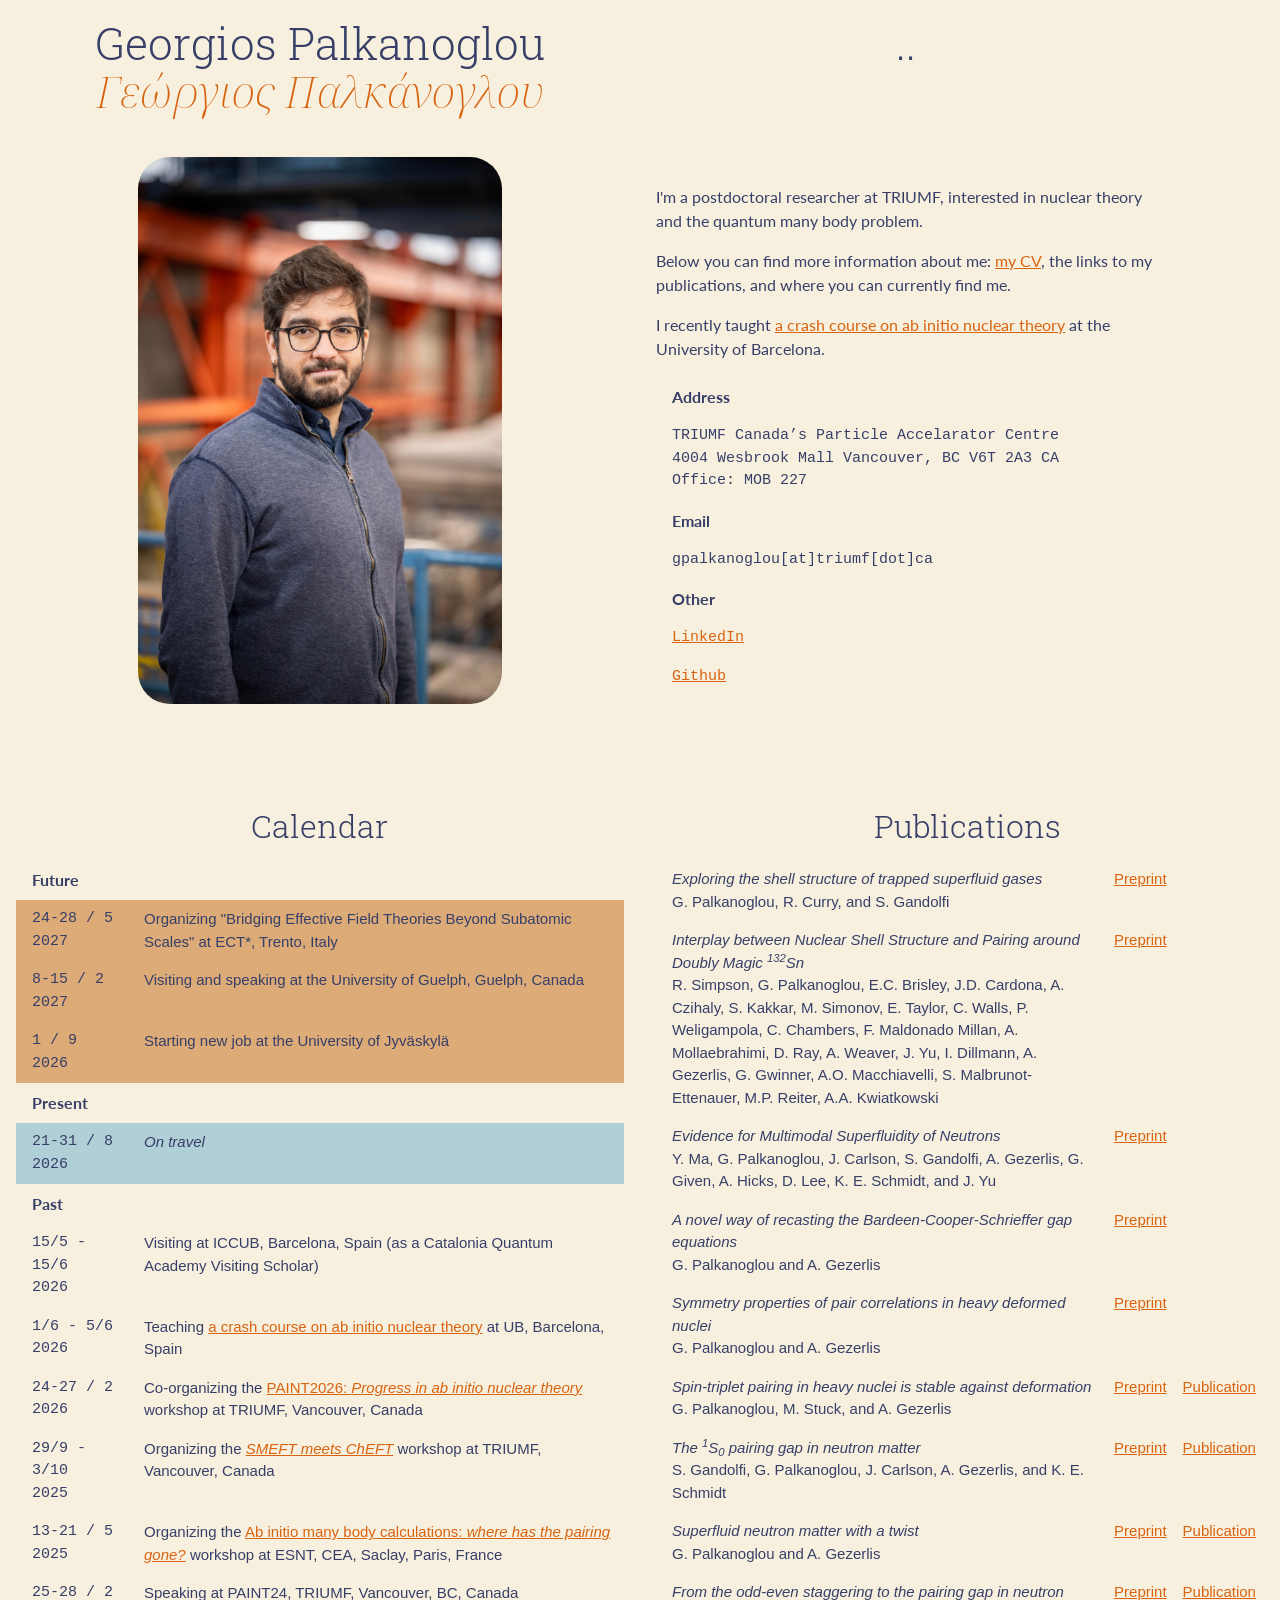
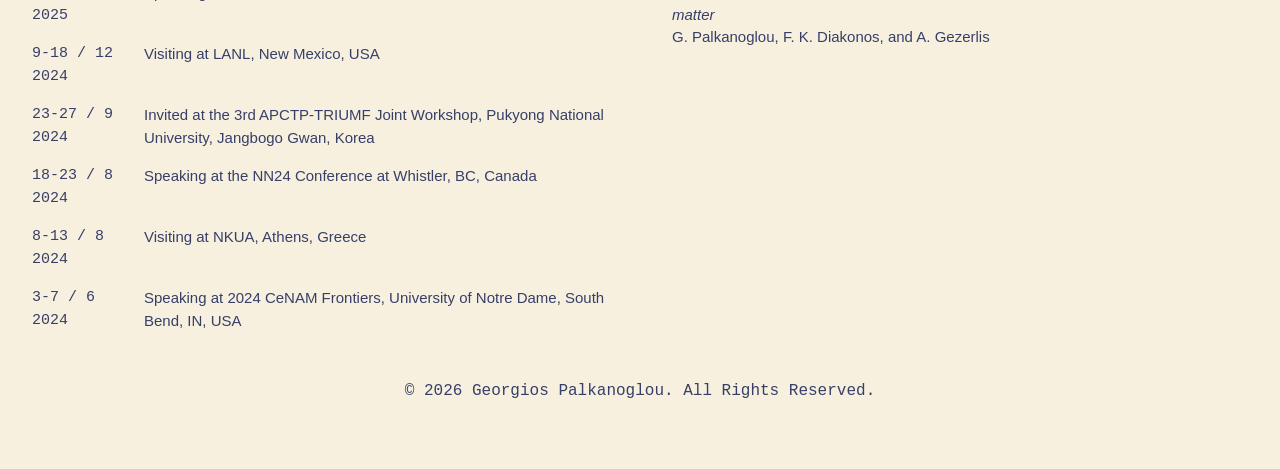
==== index.html @ 01b7f700 "Beautification" ====
<!DOCTYPE html>
<html lang="en">
<title>Georgios Palkanoglou</title>
<head>
    <meta charset="utf-8">
    <meta name="viewport" content="width=device-width, initial-scale=1">
    <!-- load fonts from google stylesheet (note this stylesheet contains only font facses)-->
    <link rel="preconnect" href="https://fonts.googleapis.com">
    <link rel="preconnect" href="https://fonts.gstatic.com" crossorigin>
    <!-- add other embed codes inbetween #...# -->
    <!--link href="https://fonts.googleapis.com/css2?family=Lato:ital,wght@0,100;0,300;0,400;0,700;0,900;1,100;1,300;1,400;1,700;1,900&family=Libre+Caslon+Text:ital,wght@0,400;0,700;1,400&family=Roboto+Mono:ital,wght@0,100..700;1,100..700&family=Roboto+Slab:wght@344&display=swap" rel="stylesheet"> -->
    <link href="https://fonts.googleapis.com/css2?family=EB+Garamond:ital,wght@0,400..800;1,400..800&family=Lato:ital,wght@0,100;0,300;0,400;0,700;0,900;1,100;1,300;1,400;1,700;1,900&family=Libre+Caslon+Text:ital,wght@0,400;0,700;1,400&family=Mynerve&family=Noto+Serif+Display:ital,wght@0,100..900;1,100..900&family=Roboto+Mono:ital,wght@0,100..700;1,100..700&family=Roboto+Slab:wght@100..900&display=swap" rel="stylesheet">
    <link rel="stylesheet" href="https://www.w3schools.com/w3css/4/w3.css">
    <link rel="stylesheet" href="mystyle.css">
    <!-- For CMU fonts -->
    <!-- <link rel="stylesheet" type="text/css" href="https://cdn.jsdelivr.net/gh/dreampulse/computer-modern-web-font@master/fonts.css">
    <style>
    body {
            /* Apply the serif version globally */
            font-family: "Computer Modern Serif", serif;
            font-size: 18px;
            line-height: 1.6;
        }
    </style>-->
</head>


<div class="w3-row" style="padding-bottom: 50px;">
    <div class="w3-half w3-center">
        <div class="w3-container w3-responsive">
        <h1 style="margin-bottom: 0; padding-bottom: 0;">Georgios Palkanoglou</h1>
        <h2 class="gr-tran">Γεώργιος Παλκάνογλου</h2>
        <img src="https://gpalkano.github.io/assets/img/DSC_1005.jpg" class="w3-margin w3-round-xxlarge" alt="Person" style="width:60%">
        </div>
    </div>
    <div class="w3-half w3-center">
        <div class="w3-container w3-responsive">
        <h1 style="width:500px; text-align: center; padding-bottom: 4ex;"> .. <!--a href="https://gpalkano.github.io/assets/doc/CV.pdf" class="button button1 w3-border-black w3-round-xlarge">CV</a--></h1>
        <p style="width:500px; text-align: left;"> I'm a postdoctoral researcher at TRIUMF, interested in nuclear theory and the quantum many body problem. 
        <p style="width:500px; text-align: left;"> Below you can find more information about me: <a class="mylink" href="https://gpalkano.github.io/assets/doc/CV.pdf">my CV</a>, the links to my publications, and where you can currently find me.</p>
        <p style="width:500px; text-align: left;"> I recently taught <td><a class="mylink" href="https://gpalkano.github.io/introabinitio/">a crash course on ab initio nuclear theory</a> </td>  at the University of Barcelona.</p>
        
        <table class="w3-table">
        <tr> <th>Address</th>  </tr>
        <tr>	<td style="font-family: monospace;">TRIUMF Canada’s Particle Accelarator Centre <br>
		4004 Wesbrook Mall Vancouver, BC V6T 2A3 CA <br> 
		Office: MOB 227</td> </tr>
		<tr><th>Email</th> </tr>
		<tr><td style="font-family: monospace;">gpalkanoglou[at]triumf[dot]ca</td> </tr>
		<tr><th>Other</th> </tr>
		<tr><td style="font-family: monospace;"><a class="mylink" href="www.linkedin.com/in/georgios-palkanoglou-7755011ab">LinkedIn</a></td> </tr>
		<tr><td style="font-family: monospace;"><a class="mylink" href="https://github.com/gpalkano">Github</a></td> </tr>
        </table>  
        </div>
    </div>
</div>

<br>
<div class="w3-row" style="padding-bottom: 50px;">
    <div class="w3-half w3-center">
        <div class="w3-container w3-responsive">
        <h2> Calendar</h2>
        <table class="w3-table">
            <th>Future</th> 
            <tr class="calen-future">
                <td class="years"> 24-28 / 5 <br> 2027 &emsp;</td>
                <td class="calen-entry">Organizing "Bridging Effective Field Theories Beyond Subatomic Scales" at ECT*, Trento, Italy</td>
            </tr>
            <tr class="calen-future">
                <td class="years">  8-15 / 2 <br> 2027&emsp;</td>
                <td class="calen-entry"> Visiting and speaking at the University of Guelph, Guelph, Canada</td>
            </tr>
            <tr class="calen-future">
                <td class="years"> 1 / 9 <br> 2026 &emsp;</td>
                <td class="calen-entry">Starting new job at the University of Jyv&auml;skyl&auml;</td>
            </tr>
            <th>Present</th>  
            <tr class="calen-present">
                <td class="years"> 21-31 / 8 <br> 2026 &emsp;</td>
                <td class="calen-entry"><i>On travel</i></td><!--<td style="text-align: right; font-family: monospace; font-size: 15px; vertical-align: baseline;"> &mdash; &emsp;</td> -->
                    <!-- <td><i>Come say hi!</i> I'm in office MOB227 at TRIUMF</td> -->
		            <!-- <td><i>On Travel!</i></td> -->
            </tr>

            <th>Past</th>  
			<tr>
                <td class="years">15/5 - 15/6 <br> 2026 &emsp;</td>
                <td class="calen-entry"> Visiting at ICCUB, Barcelona, Spain (as a Catalonia Quantum Academy Visiting Scholar)</td>
            </tr>
            <tr>
                <td class="years">1/6 - 5/6 <br> 2026 &emsp;</td>
                <td class="calen-entry"> Teaching <a class="mylink" href="https://gpalkano.github.io/introabinitio/">a crash course on ab initio nuclear theory</a> at UB, Barcelona, Spain</td>
            </tr>
            <tr>
                <td class="years">24-27 / 2 <br> 2026 &emsp;</td>
                <td class="calen-entry"> Co-organizing the <a class="mylink" href="https://indico.triumf.ca/event/829/">PAINT2026: <i>Progress in ab initio nuclear theory</i></a> workshop at TRIUMF, Vancouver, Canada</td>
            </tr>
            <tr>
                <td class="years">29/9 - 3/10 <br> 2025 &emsp;</td>
                <td class="calen-entry"> Organizing the <a class="mylink" href="https://indico.triumf.ca/event/740/"><i>SMEFT meets ChEFT</i></a> workshop at TRIUMF, Vancouver, Canada
            </tr>
            <tr>
                <td class="years">13-21 / 5 <br> 2025 &emsp;</td>
                <td class="calen-entry"> Organizing the <a class="mylink" href="https://esnt.cea.fr/Phocea/Page/index.php?id=128">Ab initio many body calculations: <i>where has the pairing gone?</i></a> workshop at ESNT, CEA, Saclay, Paris, France
            </tr>
            <tr>
                <td class="years">25-28 / 2 <br> 2025 &emsp;</td>
                <td class="calen-entry"> Speaking at PAINT24, TRIUMF, Vancouver, BC, Canada
            </tr>
            <tr>
                <td class="years">9-18 / 12 <br> 2024 &emsp;</td>
                <td class="calen-entry"> Visiting at LANL, New Mexico, USA
            </tr>
            <tr>
                <td class="years">23-27 / 9 <br> 2024 &emsp;</td>
                <td class="calen-entry"> Invited at the 3rd APCTP-TRIUMF Joint Workshop, Pukyong National University, Jangbogo Gwan, Korea</td>
            </tr>
            <tr>
                <td class="years">18-23 / 8 <br> 2024 &emsp;</td>
                <td class="calen-entry"> Speaking at the NN24 Conference at Whistler, BC, Canada</td>
            </tr>
            <tr>
                <td class="years">8-13 / 8 <br> 2024 &emsp;</td>
                <td class="calen-entry"> Visiting at NKUA, Athens, Greece</td>
            </tr>
            <tr>
                <td class="years">3-7 / 6 <br> 2024 &emsp;</td>
                <td class="calen-entry"> Speaking at 2024 CeNAM Frontiers, University of Notre Dame, South Bend, IN, USA</td>
            </tr>
            </table>
        </div>
    </div>
    
    
    <div class="w3-half w3-center" style="height:700px"> 
        <div class="w3-container w3-responsive">
        <h2> &ensp;Publications</h2>
        <table class="w3-table">
            <tr>
                <td> <i>  Exploring the shell structure of trapped superfluid gases </i> <br>
	      G. Palkanoglou, R. Curry, and S. Gandolfi
                </td> 
                <td><a class="mylink" href="https://arxiv.org/pdf/2607.14214">Preprint</a> </td> 
            </tr>
            <tr>
                <td>  <i>Interplay between Nuclear Shell Structure and Pairing around Doubly Magic <sup>132</sup>Sn</i> <br>
	      R. Simpson, G. Palkanoglou, E.C. Brisley, J.D. Cardona, A. Czihaly, S. Kakkar, M. Simonov, E. Taylor, C. Walls, P. Weligampola, C. Chambers, F. Maldonado Millan, A. Mollaebrahimi, D. Ray, A. Weaver, J. Yu, I. Dillmann, A. Gezerlis, G. Gwinner, A.O. Macchiavelli, S. Malbrunot-Ettenauer, M.P. Reiter, A.A. Kwiatkowski
            </td> 
            <td><a class="mylink" href="https://arxiv.org/abs/2607.05647">Preprint</a> </td> 
            </tr>
            <tr>
                <td>  <i>Evidence for Multimodal Superfluidity of Neutrons</i> <br>
	      Y. Ma, G. Palkanoglou, J. Carlson, S. Gandolfi, A. Gezerlis, G. Given, A. Hicks, D. Lee, K. E. Schmidt, and J. Yu</td> 
                <td><a class="mylink" href="https://arxiv.org/abs/2602.17611">Preprint</a> </td> 
            </tr>
            <tr>
                <td> <i>A novel way of recasting the Bardeen-Cooper-Schrieffer gap equations</i> <br>
	      G. Palkanoglou and A. Gezerlis</td> 
                <td><a class="mylink" href="https://arxiv.org/abs/2510.07384">Preprint</a> </td> 
            </tr>
            <tr>
                <td> <i>Symmetry properties of pair correlations in heavy deformed nuclei</i> <br>
	      G. Palkanoglou and A. Gezerlis</td> 
                <td><a class="mylink" href="https://arxiv.org/abs/2505.08879">Preprint</a> </td> 
            </tr>
            <tr>
                <td> <i>Spin-triplet pairing in heavy nuclei is stable against deformation</i> <br>
	      G. Palkanoglou, M. Stuck, and A. Gezerlis</td> 
                <td><a class="mylink" href="https://arxiv.org/abs/2402.13313">Preprint</a> </td> <td><a class="mylink" href="https://doi.org/10.1103/PhysRevLett.134.032501">Publication</a></td>
	<!--<a href="https://gpalkano.github.io/pairing_discussions.html" class="button button1">Full discussion</a>-->
            </tr>
            <tr>
                <td><i>The <sup>1</sup>S<sub>0</sub> pairing gap in neutron matter</i> <br>
      S. Gandolfi, G. Palkanoglou, J. Carlson, A. Gezerlis, and K. E. Schmidt </td>
                <td><a class="mylink" href="https://arxiv.org/abs/2201.01308">Preprint</a></td> <td><a class="mylink" href="https://doi.org/10.3390/condmat7010019">Publication</a></td>
	<!--<a href="https://gpalkano.github.io/pairing_discussions.html" class="button button1">Full discussion</a>-->
            </tr>
            <tr>
                <td><i>Superfluid neutron matter with a twist </i> <br>
	G. Palkanoglou and A. Gezerlis</td> 
                <td><a class="mylink" href="https://arxiv.org/abs/2012.04663">Preprint</a> </td><td><a class="mylink" href="https://doi.org/10.3390/universe7020024">Publication</a></td>
	<!--a href="https://gpalkano.github.io/clustering_discussions.html" class="button button1">Full discussion</a>-->
            </tr>
            <tr>
                <td><i>From the odd-even staggering to the pairing gap in neutron matter </i> <br>
      G. Palkanoglou, F. K. Diakonos,  and A. Gezerlis </td>
                <td> <a class="mylink" href="https://arxiv.org/abs/2005.05985">Preprint</a></td> <td><a class="mylink" href="https://doi.org/10.1103/PhysRevC.102.064324">Publication</a></td>
	<!--<a href="https://gpalkano.github.io/pairing_discussions.html" class="button button1">Full discussion</a>-->
            </tr>
        </div>
        </table>
    </div>
</div>

<div class="w3-row w3-center">
    <div class="w3-container w3-responsive">
        <br>
        <footer>
            <p style="font-family: monospace;">&copy; 2026 Georgios Palkanoglou. All Rights Reserved.</p>
        </footer>
    </div>
</div>

</html>
---- mystyle.css ----
/* 
:root contains custom attributes to be used as
--my-color: #000000
...
var(--my-color)

Fallbacks written as:
--font-serif: "Libre Caslon Text", "Times New Roman"
i.e., if you can't find Libre Caslon Text, use Times New Roman
*/
:root {
    --color-text:       #1a1a1a;
    --color-bg:         #f7f0df;
    --color-shade:      #DCAB77;
    --color-link:       #D86310;
    --color-highlight:  #B0CFD7;
    --color-dark:       #373F68;
    /*--color-bg:        #f7f0df;*/
    /*--color-shade:      #d8d2c4;*/

    --font-calson: "Libre Caslon Text", "Times New Roman", serif;
    --font-lato: "Lato", "Times New Roman", sans-serif;
    --font-roboto: "Roboto Slab", "Times New Roman", serif;
    --font-roboto-mono: "Roboto Mono", "Times New Roman", monospace;
    --font-garamond: "EB Garamond", "Times New Roman", serif;
    --font-mynerve: "Mynerve", "Times New Roman";
    --font-noto-serif-dis: "Noto Serif Display", "Times New Roman";
    --font-mymono: monospace;

    --font-weight-body: 400;
    --font-size-body: 16px;

    --font-weight-header1: 300;
    --font-size-header1: 44px;

    --font-weight-header2: 300;
    --font-size-header2: 32px;

    --font-weight-header3: 700;
    --font-size-header3: 18px;
}

body{
    background: var(--color-bg);
    color: var(--color-dark);
}

p {
    color: var(--color-dark);
    font-size: var(--font-size-body);
    font-weight: var(--font-weight-body);
    font-family: var(--font-lato);
}

h1 {
    color: var(--color-dark);
    font-size: var(--font-size-header1);
    font-weight: var(--font-weight-header1);
    font-family: var(--font-roboto);
    /*background-color: var(--color-shade);*/
}

h2 {
    color: var(--color-dark);
    font-size: var(--font-size-header2);
    font-weight: var(--font-weight-header2);
    font-family: var(--font-roboto);
}

h3 {
    color: var(--color-dark);
    font-size: var(--font-size-header3);
    font-weight: var(--font-weight-header3);
    font-family: var(--font-roboto);
}

th {
    color: var(--color-dark);
    font-size: 16px;
    font-weight: var(--font-weight-header3);
    font-family: var(--font-lato);
}

.prof {
    background-color: var(--color-shade);
}

.calen-future {
    /*background-color: #cfc9bc; to go with savvas white*/
    background-color: var(--color-shade);
}

.calen-present {
    background-color: var(--color-highlight);
}

.mylink {
    color: var(--color-link);
    font-weight: 400;
}

.years {
    text-align: left; 
    font-family: var(--font-mymono); 
    font-size: 15px; 
    vertical-align: baseline;
    width: 120px;
}

.calen-entry {
    text-align: left; 
    vertical-align: baseline;
}

.gr-tran {
    margin-top: 0;
    padding-top: 0;
    padding-bottom: 1ex;
    line-height: 0.7;
    font-family: var(--font-noto-serif-dis); 
    font-style: italic;
    font-weight: 200; 
    font-size: 44px;
    color: var(--color-link);
}

.paper-title {
    margin-top: 0;
    margin-bottom: 0;
    padding-top: 0;
    padding-bottom: 0;
    line-height: 0;
    font-family: var(--font-garamond); 
    font-weight: 400; 
    font-style: italic;
    font-size: 18px;
}
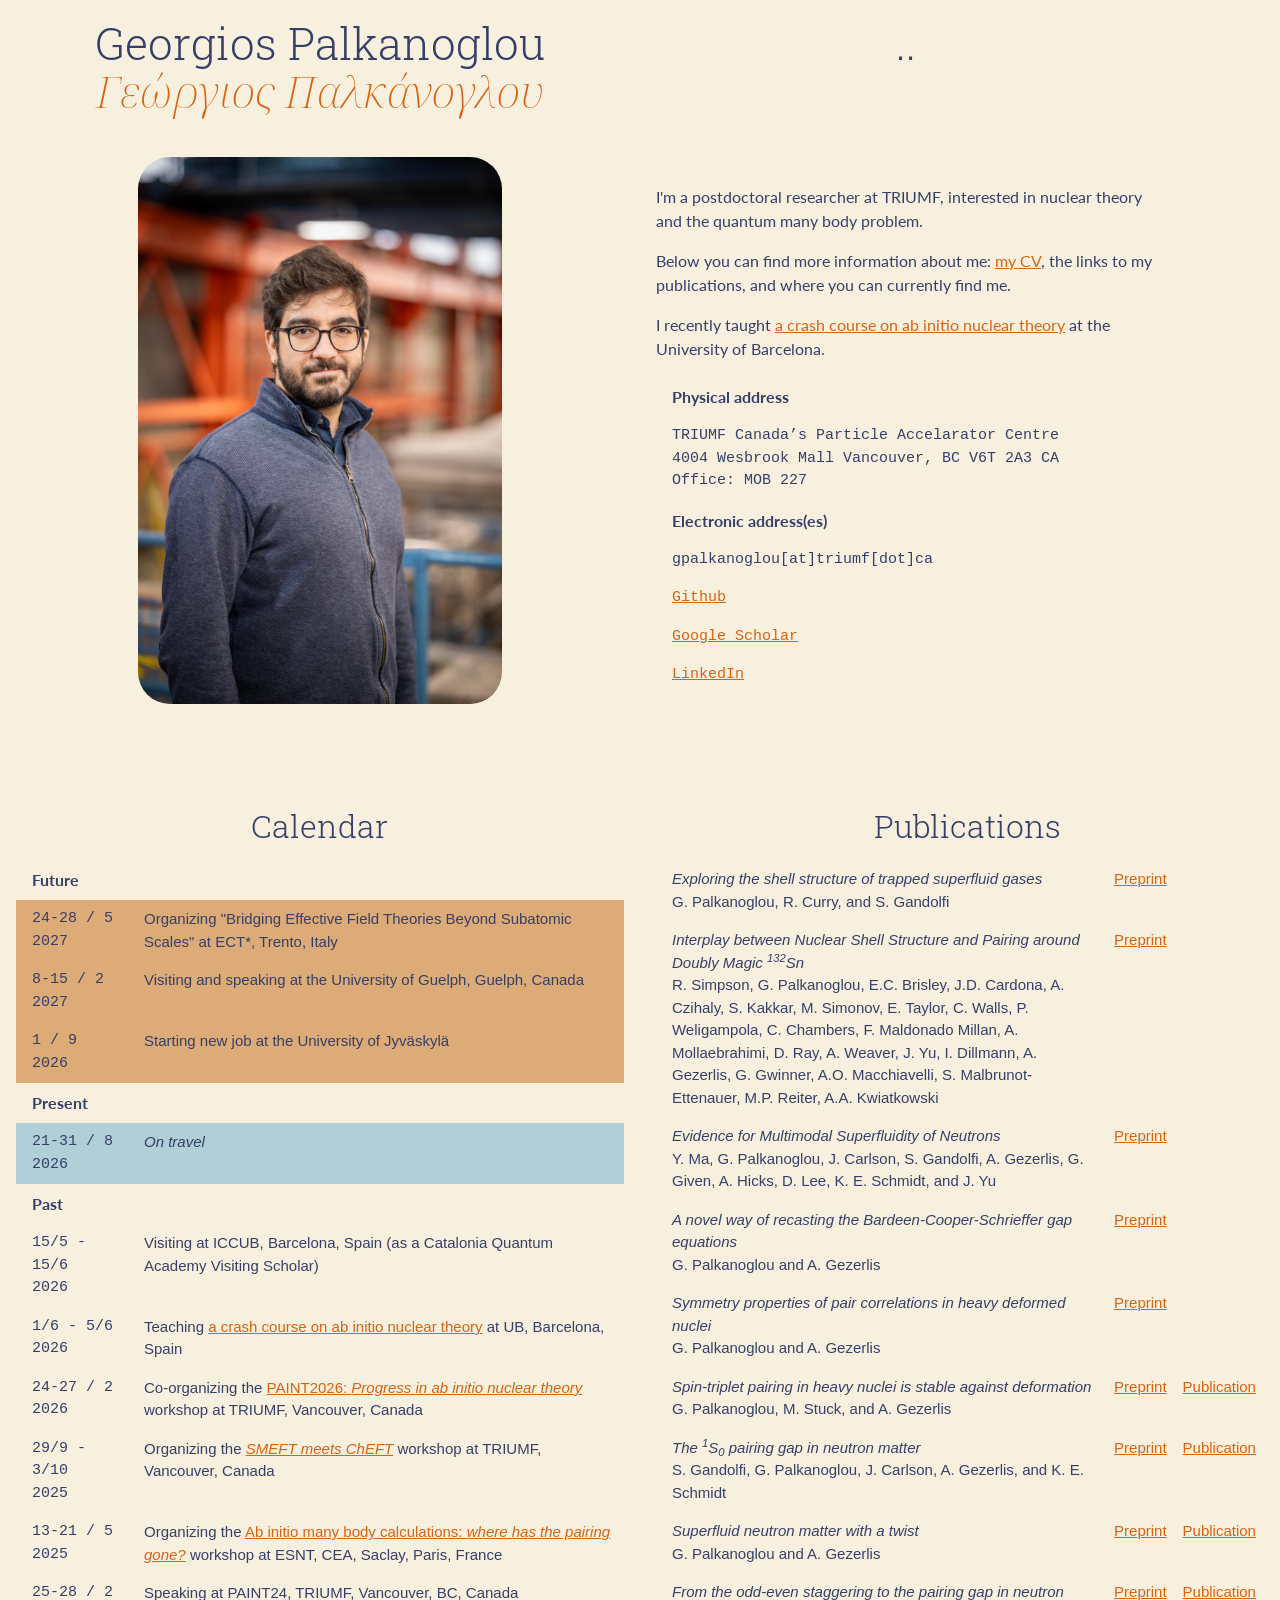
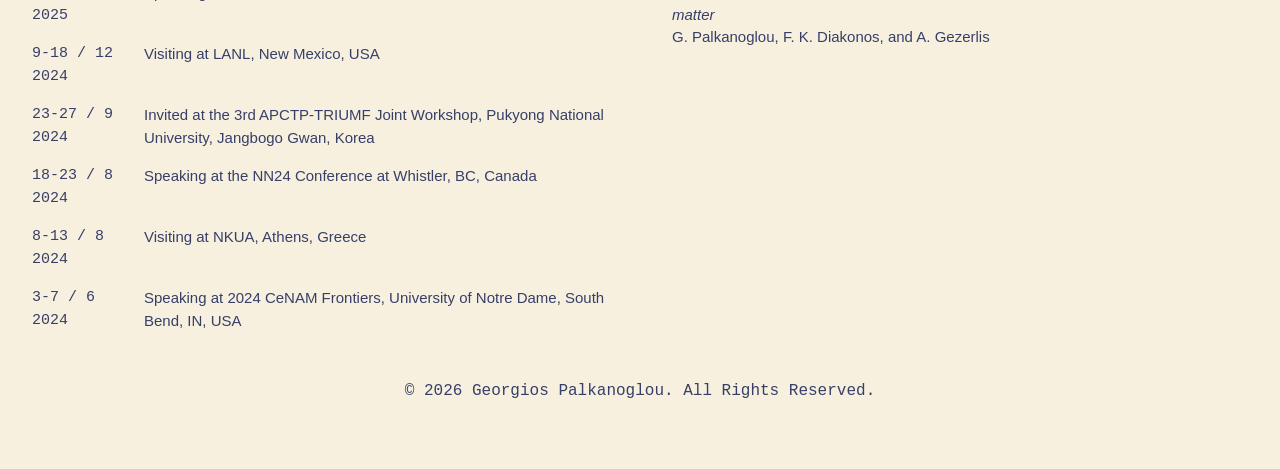
==== commit db8aa0d2: "small additions" ====
--- a/index.html
+++ b/index.html
@@ -41,15 +41,15 @@
         <p style="width:500px; text-align: left;"> I recently taught <td><a class="mylink" href="https://gpalkano.github.io/introabinitio/">a crash course on ab initio nuclear theory</a> </td>  at the University of Barcelona.</p>
         
         <table class="w3-table">
-        <tr> <th>Address</th>  </tr>
+        <tr> <th>Physical address</th>  </tr>
         <tr>	<td style="font-family: monospace;">TRIUMF Canada’s Particle Accelarator Centre <br>
 		4004 Wesbrook Mall Vancouver, BC V6T 2A3 CA <br> 
 		Office: MOB 227</td> </tr>
-		<tr><th>Email</th> </tr>
+		<tr><th>Electronic address(es)</th> </tr>
 		<tr><td style="font-family: monospace;">gpalkanoglou[at]triumf[dot]ca</td> </tr>
-		<tr><th>Other</th> </tr>
-		<tr><td style="font-family: monospace;"><a class="mylink" href="www.linkedin.com/in/georgios-palkanoglou-7755011ab">LinkedIn</a></td> </tr>
 		<tr><td style="font-family: monospace;"><a class="mylink" href="https://github.com/gpalkano">Github</a></td> </tr>
+		<tr><td style="font-family: monospace;"><a class="mylink" href="https://scholar.google.com/citations?user=KHONU0kAAAAJ">Google Scholar</a></td> </tr>
+		<tr><td style="font-family: monospace;"><a class="mylink" href="https://www.linkedin.com/in/georgios-palkanoglou-7755011ab/">LinkedIn</a></td> </tr>
         </table>  
         </div>
     </div>
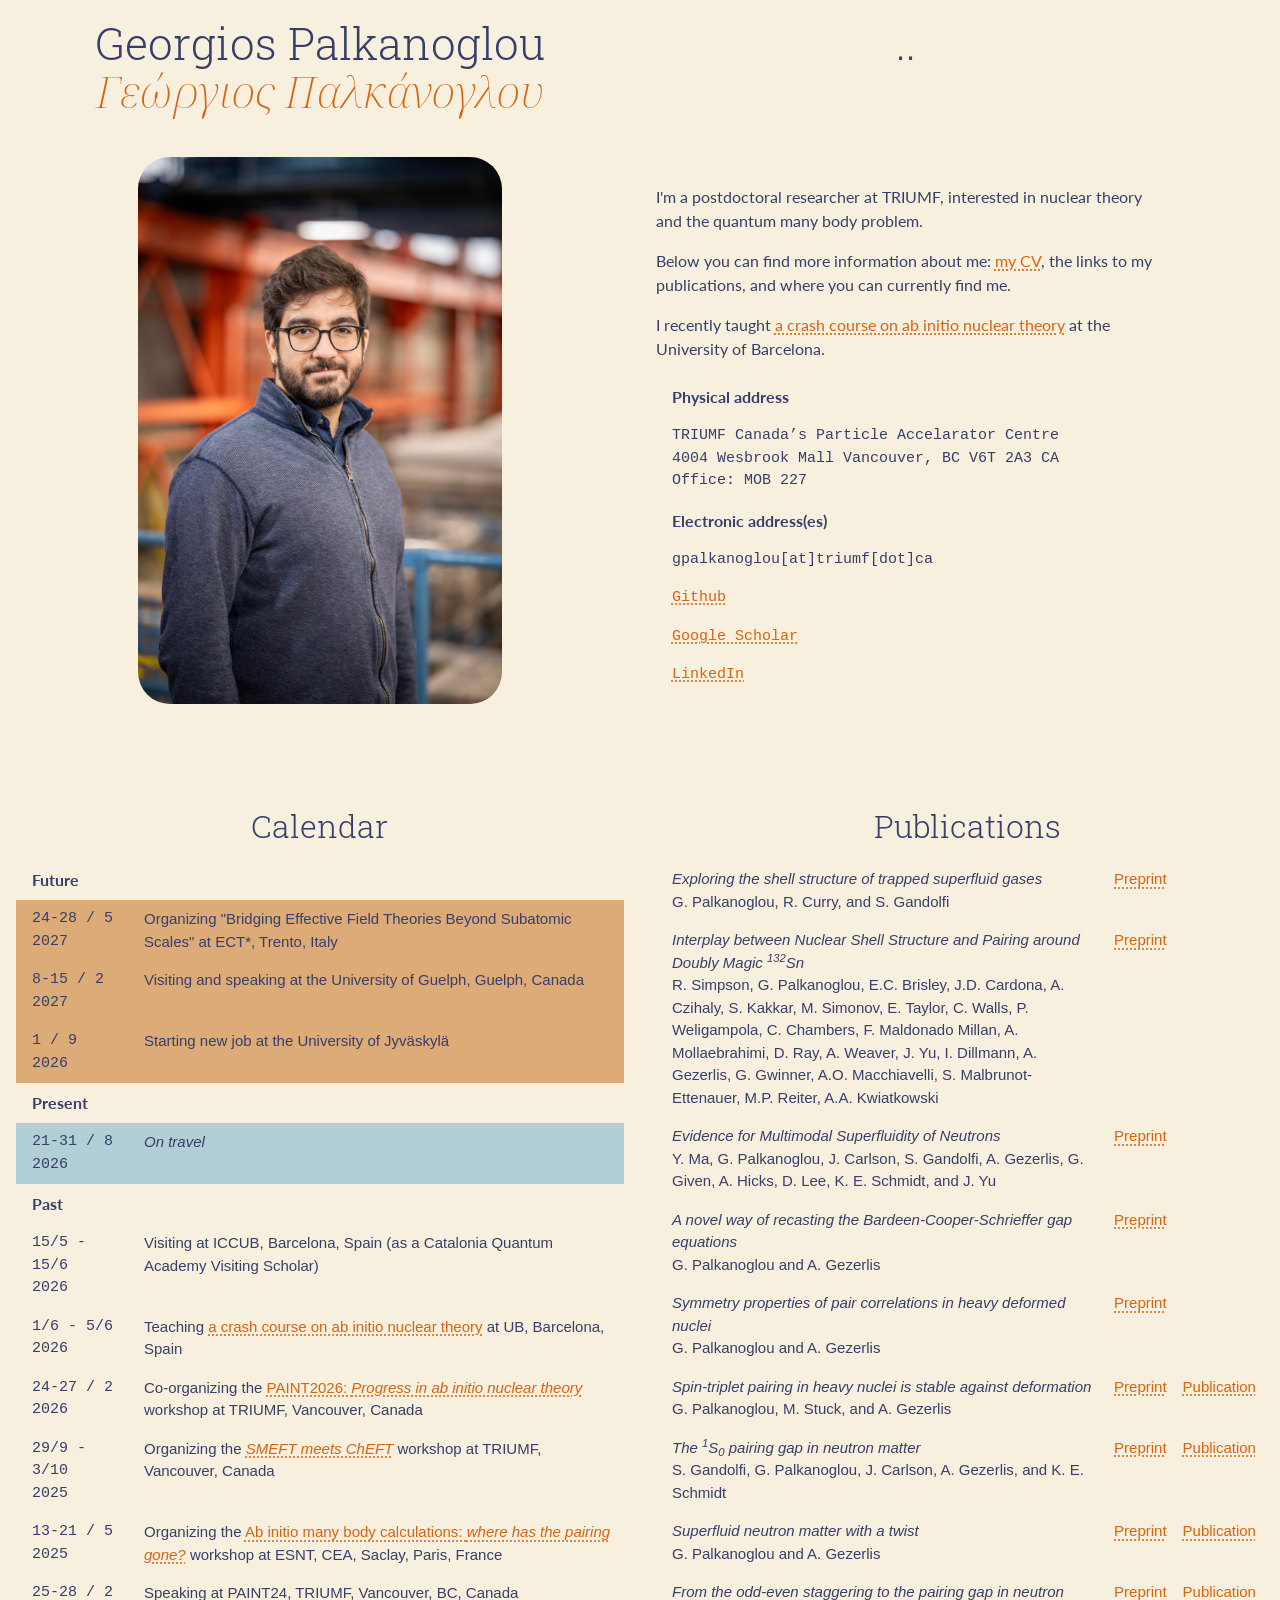
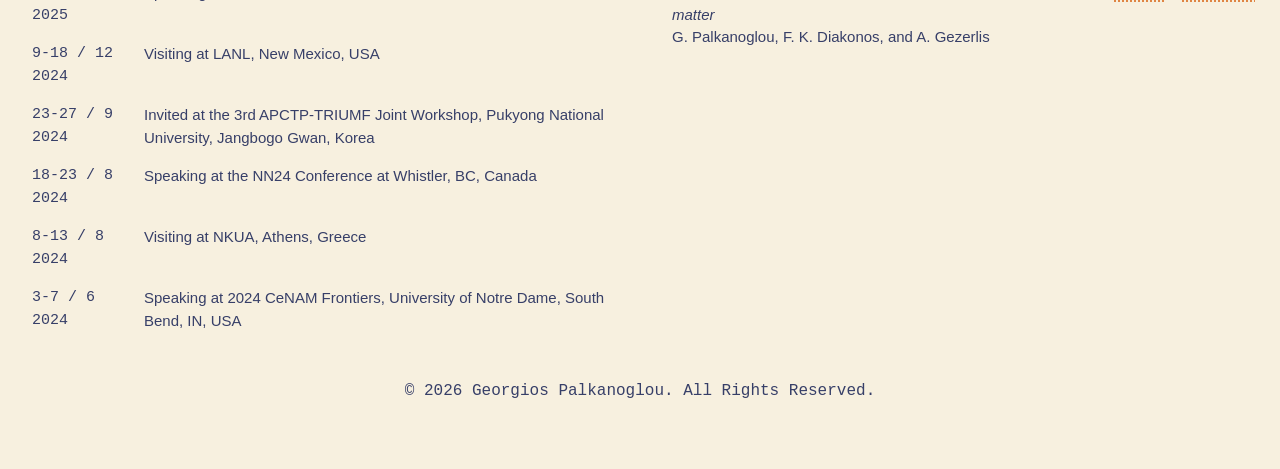
==== commit d2f54df4: "minor edit" ====
--- a/index.html
+++ b/index.html
@@ -132,7 +132,7 @@
     </div>
     
     
-    <div class="w3-half w3-center" style="height:700px"> 
+    <div class="w3-half w3-center"> 
         <div class="w3-container w3-responsive">
         <h2> &ensp;Publications</h2>
         <table class="w3-table">
--- a/mystyle.css
+++ b/mystyle.css
@@ -97,6 +97,9 @@
 .mylink {
     color: var(--color-link);
     font-weight: 400;
+    text-decoration: underline;
+    text-decoration-style: dotted;
+    text-underline-offset: 0.4ex;
 }
 
 .years {
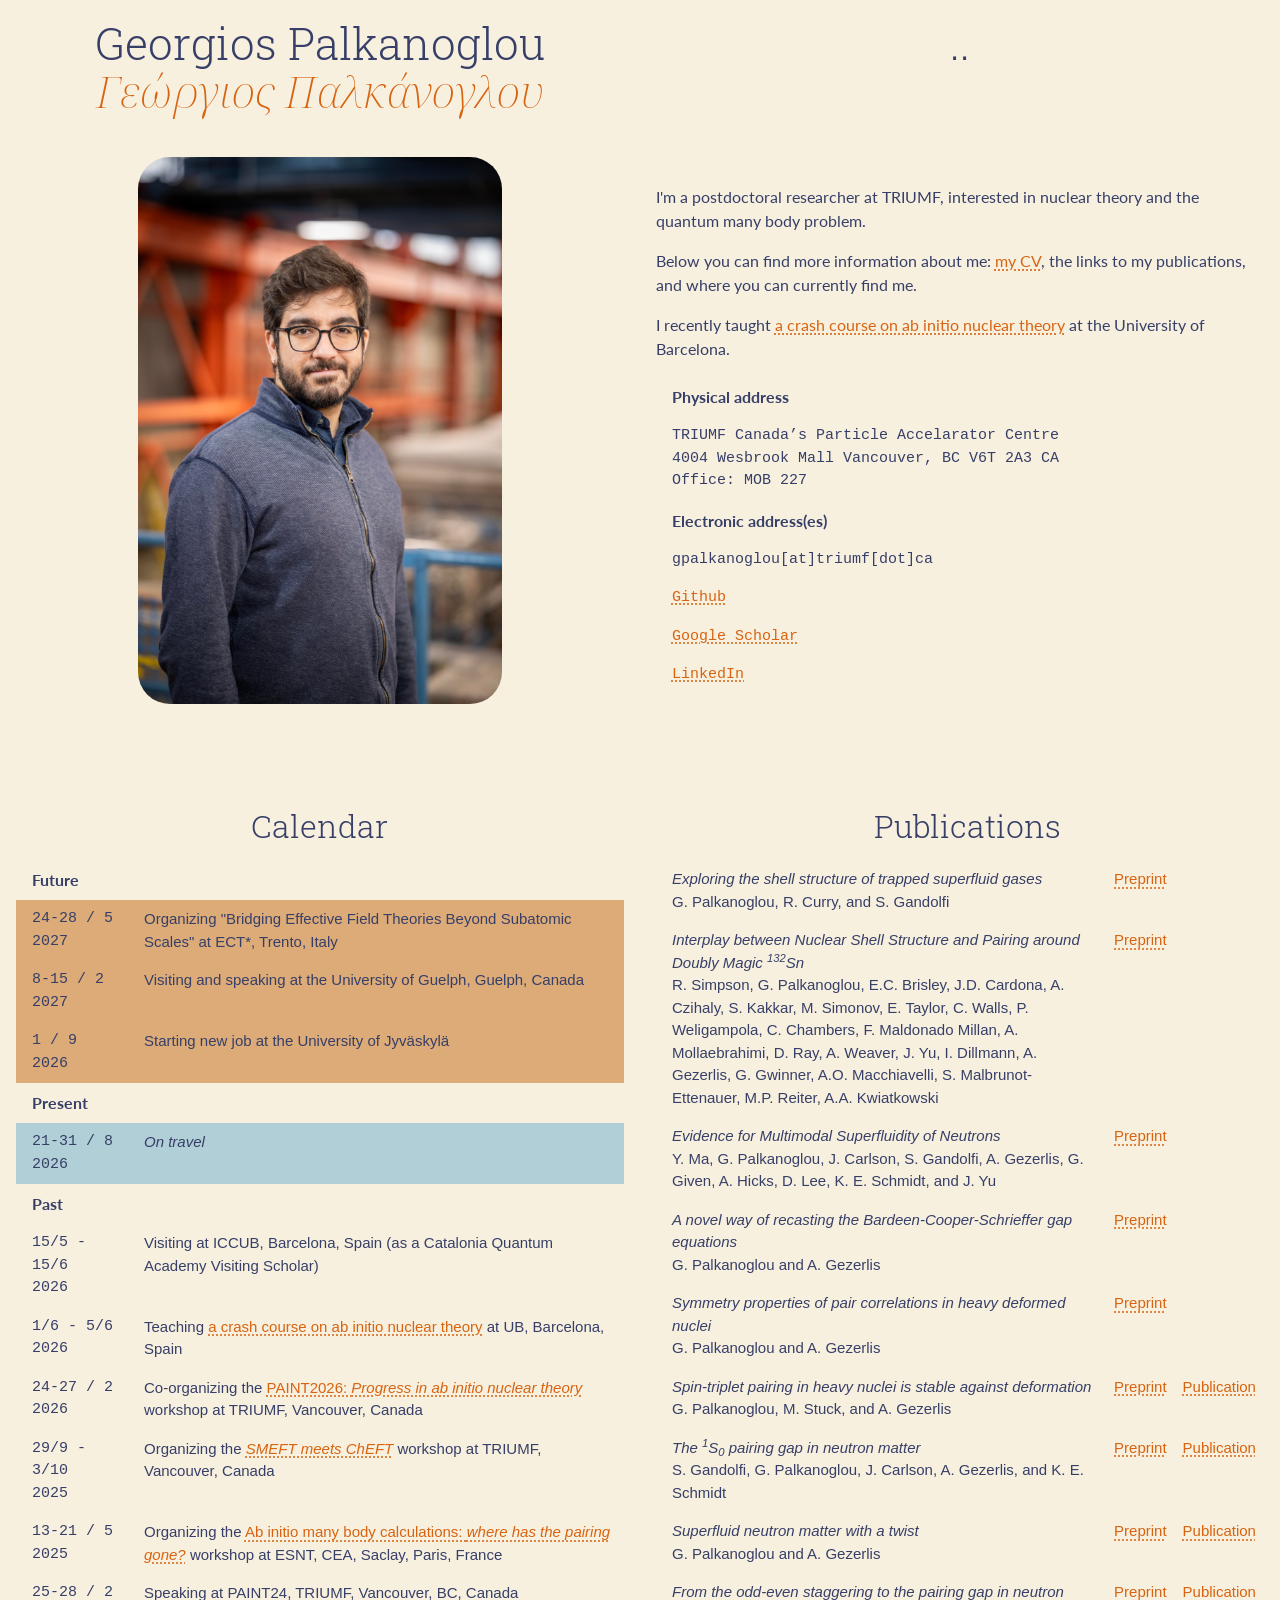
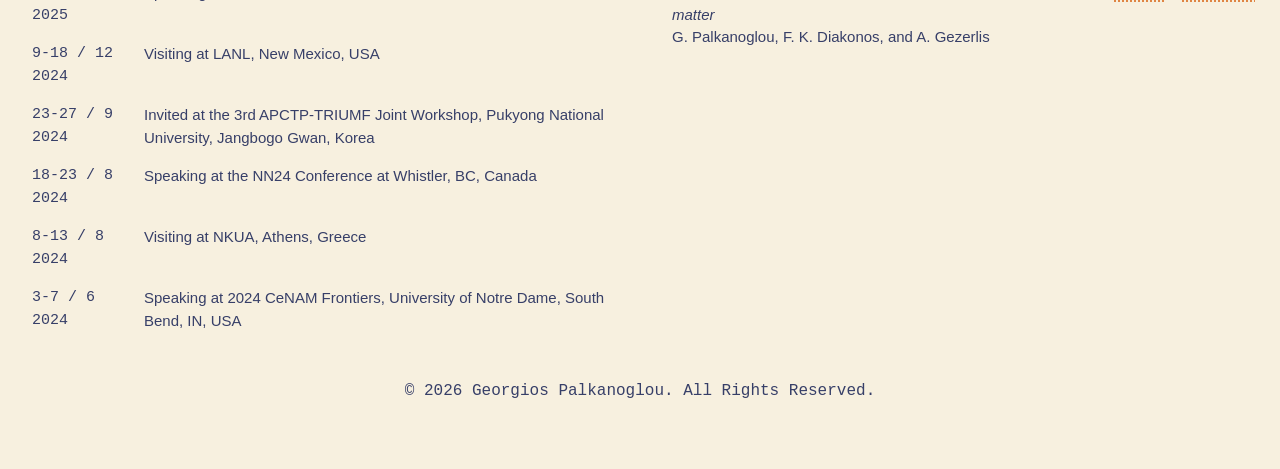
==== commit 32ea7e5e: "p  length mod" ====
--- a/index.html
+++ b/index.html
@@ -35,10 +35,10 @@
     </div>
     <div class="w3-half w3-center">
         <div class="w3-container w3-responsive">
-        <h1 style="width:500px; text-align: center; padding-bottom: 4ex;"> .. <!--a href="https://gpalkano.github.io/assets/doc/CV.pdf" class="button button1 w3-border-black w3-round-xlarge">CV</a--></h1>
-        <p style="width:500px; text-align: left;"> I'm a postdoctoral researcher at TRIUMF, interested in nuclear theory and the quantum many body problem. 
-        <p style="width:500px; text-align: left;"> Below you can find more information about me: <a class="mylink" href="https://gpalkano.github.io/assets/doc/CV.pdf">my CV</a>, the links to my publications, and where you can currently find me.</p>
-        <p style="width:500px; text-align: left;"> I recently taught <td><a class="mylink" href="https://gpalkano.github.io/introabinitio/">a crash course on ab initio nuclear theory</a> </td>  at the University of Barcelona.</p>
+        <h1 style="text-align: center; padding-bottom: 4ex;"> .. <!--a href="https://gpalkano.github.io/assets/doc/CV.pdf" class="button button1 w3-border-black w3-round-xlarge">CV</a--></h1>
+        <p style="text-align: left;"> I'm a postdoctoral researcher at TRIUMF, interested in nuclear theory and the quantum many body problem. 
+        <p style="text-align: left;"> Below you can find more information about me: <a class="mylink" href="https://gpalkano.github.io/assets/doc/CV.pdf">my CV</a>, the links to my publications, and where you can currently find me.</p>
+        <p style="text-align: left;"> I recently taught <td><a class="mylink" href="https://gpalkano.github.io/introabinitio/">a crash course on ab initio nuclear theory</a> </td>  at the University of Barcelona.</p>
         
         <table class="w3-table">
         <tr> <th>Physical address</th>  </tr>
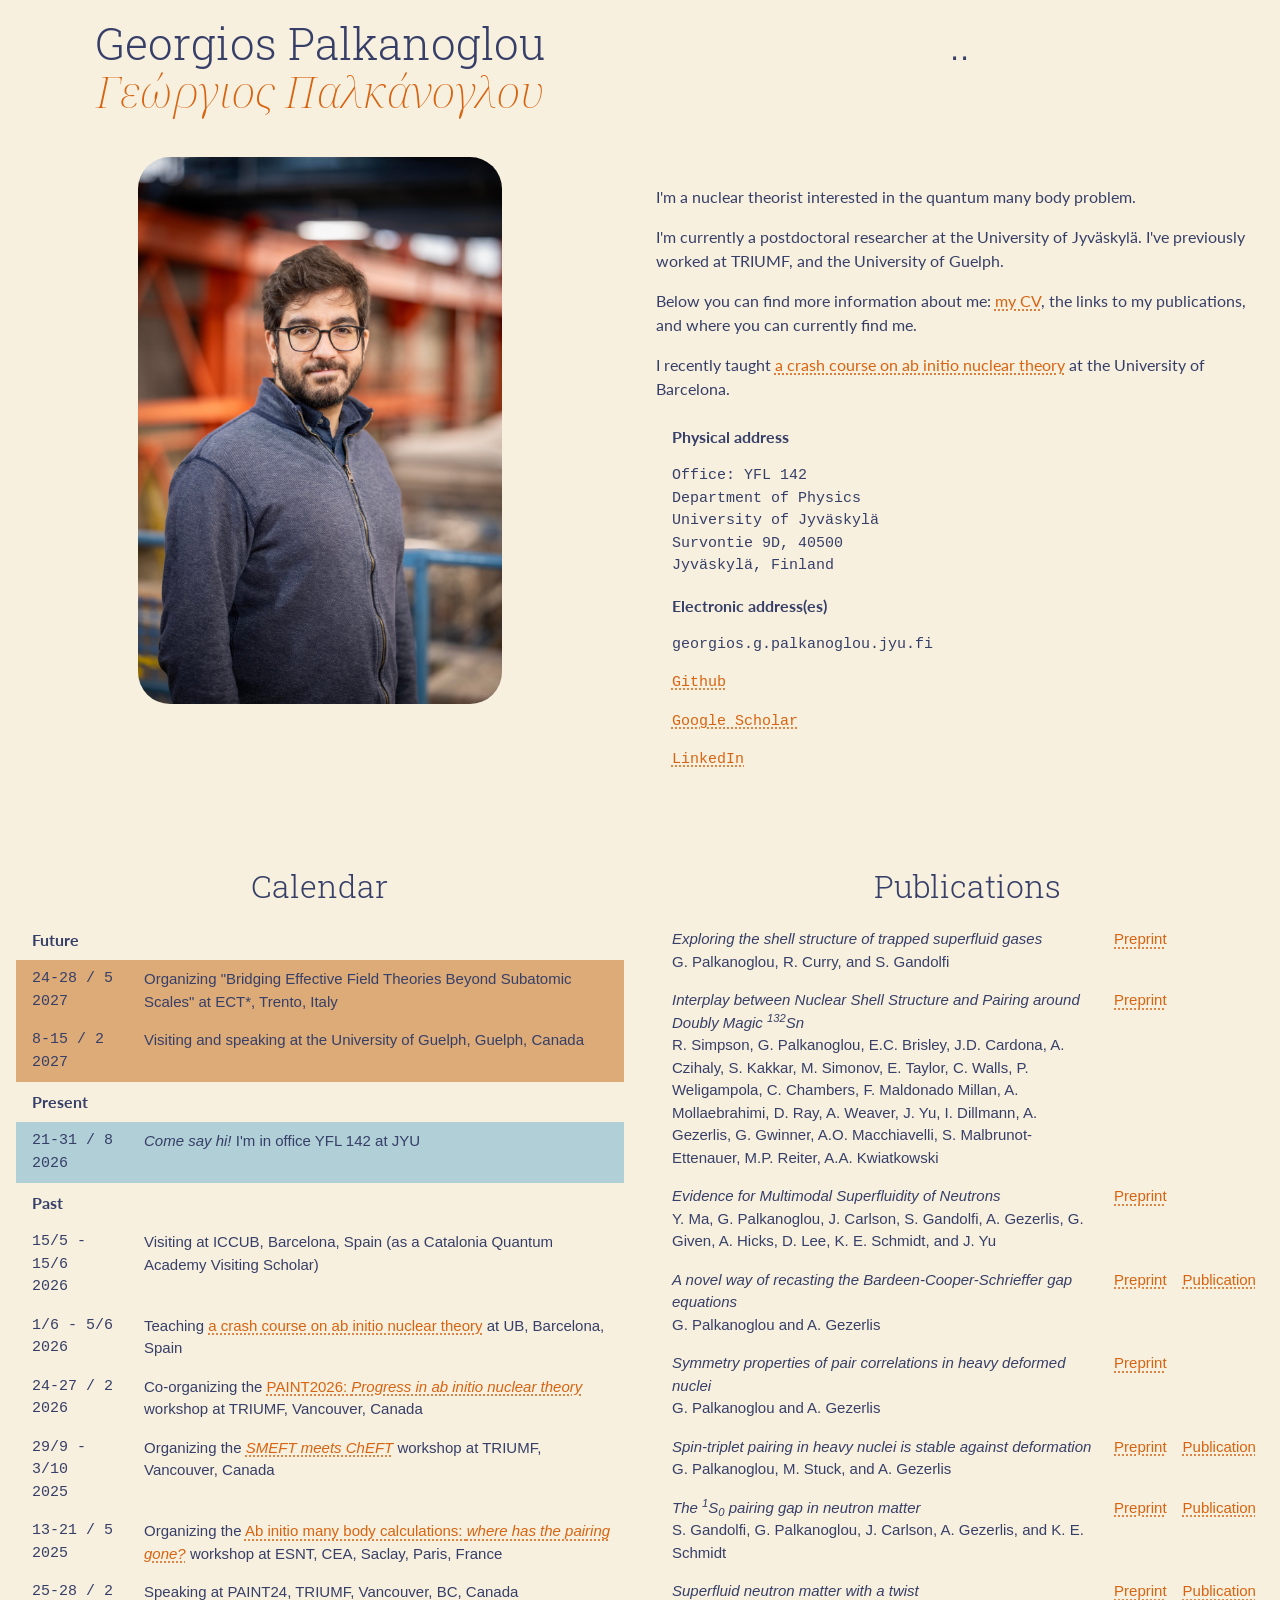
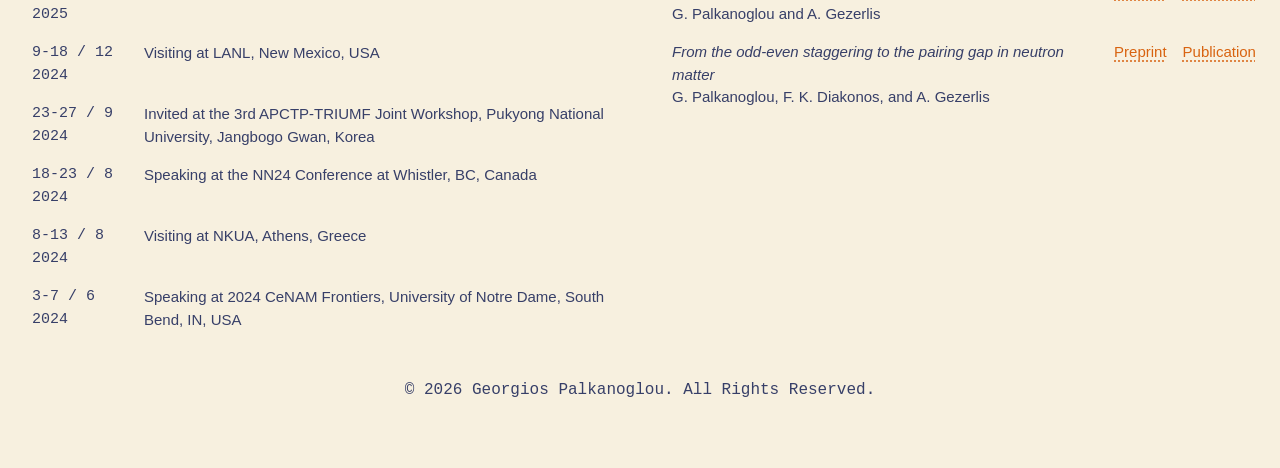
==== commit 201b93be: "update for jyu" ====
--- a/index.html
+++ b/index.html
@@ -36,17 +36,21 @@
     <div class="w3-half w3-center">
         <div class="w3-container w3-responsive">
         <h1 style="text-align: center; padding-bottom: 4ex;"> .. <!--a href="https://gpalkano.github.io/assets/doc/CV.pdf" class="button button1 w3-border-black w3-round-xlarge">CV</a--></h1>
-        <p style="text-align: left;"> I'm a postdoctoral researcher at TRIUMF, interested in nuclear theory and the quantum many body problem. 
+        <p style="text-align: left;"> I'm a nuclear theorist interested in the quantum many body problem. </p>
+        <p style="text-align: left;">  I'm currently a postdoctoral researcher at the University of Jyv&auml;skyl&auml;. I've previously worked at TRIUMF, and the University of Guelph. </p>
         <p style="text-align: left;"> Below you can find more information about me: <a class="mylink" href="https://gpalkano.github.io/assets/doc/CV.pdf">my CV</a>, the links to my publications, and where you can currently find me.</p>
         <p style="text-align: left;"> I recently taught <td><a class="mylink" href="https://gpalkano.github.io/introabinitio/">a crash course on ab initio nuclear theory</a> </td>  at the University of Barcelona.</p>
         
         <table class="w3-table">
         <tr> <th>Physical address</th>  </tr>
-        <tr>	<td style="font-family: monospace;">TRIUMF Canada’s Particle Accelarator Centre <br>
-		4004 Wesbrook Mall Vancouver, BC V6T 2A3 CA <br> 
-		Office: MOB 227</td> </tr>
+        <tr>	<td style="font-family: monospace;">
+            Office: YFL 142 <br>
+            Department of Physics <br>
+            University of Jyv&auml;skyl&auml;<br>
+		Survontie 9D, 40500 <br>
+        Jyv&auml;skyl&auml;, Finland</td> </tr>
 		<tr><th>Electronic address(es)</th> </tr>
-		<tr><td style="font-family: monospace;">gpalkanoglou[at]triumf[dot]ca</td> </tr>
+		<tr><td style="font-family: monospace;">georgios.g.palkanoglou.jyu.fi</td> </tr>
 		<tr><td style="font-family: monospace;"><a class="mylink" href="https://github.com/gpalkano">Github</a></td> </tr>
 		<tr><td style="font-family: monospace;"><a class="mylink" href="https://scholar.google.com/citations?user=KHONU0kAAAAJ">Google Scholar</a></td> </tr>
 		<tr><td style="font-family: monospace;"><a class="mylink" href="https://www.linkedin.com/in/georgios-palkanoglou-7755011ab/">LinkedIn</a></td> </tr>
@@ -70,15 +74,11 @@
                 <td class="years">  8-15 / 2 <br> 2027&emsp;</td>
                 <td class="calen-entry"> Visiting and speaking at the University of Guelph, Guelph, Canada</td>
             </tr>
-            <tr class="calen-future">
-                <td class="years"> 1 / 9 <br> 2026 &emsp;</td>
-                <td class="calen-entry">Starting new job at the University of Jyv&auml;skyl&auml;</td>
-            </tr>
             <th>Present</th>  
             <tr class="calen-present">
                 <td class="years"> 21-31 / 8 <br> 2026 &emsp;</td>
-                <td class="calen-entry"><i>On travel</i></td><!--<td style="text-align: right; font-family: monospace; font-size: 15px; vertical-align: baseline;"> &mdash; &emsp;</td> -->
-                    <!-- <td><i>Come say hi!</i> I'm in office MOB227 at TRIUMF</td> -->
+                    <td><i>Come say hi!</i> I'm in office YFL 142 at JYU</td>
+                <!--<td class="calen-entry"><i>On travel</i></td>-->
 		            <!-- <td><i>On Travel!</i></td> -->
             </tr>
 
@@ -156,7 +156,7 @@
             <tr>
                 <td> <i>A novel way of recasting the Bardeen-Cooper-Schrieffer gap equations</i> <br>
 	      G. Palkanoglou and A. Gezerlis</td> 
-                <td><a class="mylink" href="https://arxiv.org/abs/2510.07384">Preprint</a> </td> 
+                <td><a class="mylink" href="https://arxiv.org/abs/2510.07384">Preprint</a> </td> <td><a class="mylink" href="https://doi.org/10.1103/bbff-kxpy">Publication</a></td>
             </tr>
             <tr>
                 <td> <i>Symmetry properties of pair correlations in heavy deformed nuclei</i> <br>
--- a/mystyle.css
+++ b/mystyle.css
@@ -125,7 +125,11 @@
     font-weight: 200; 
     font-size: 44px;
     color: var(--color-link);
+    @media only screen and (max-width: 500px) {
+        line-height: 1;
+    }
 }
+
 
 .paper-title {
     margin-top: 0;
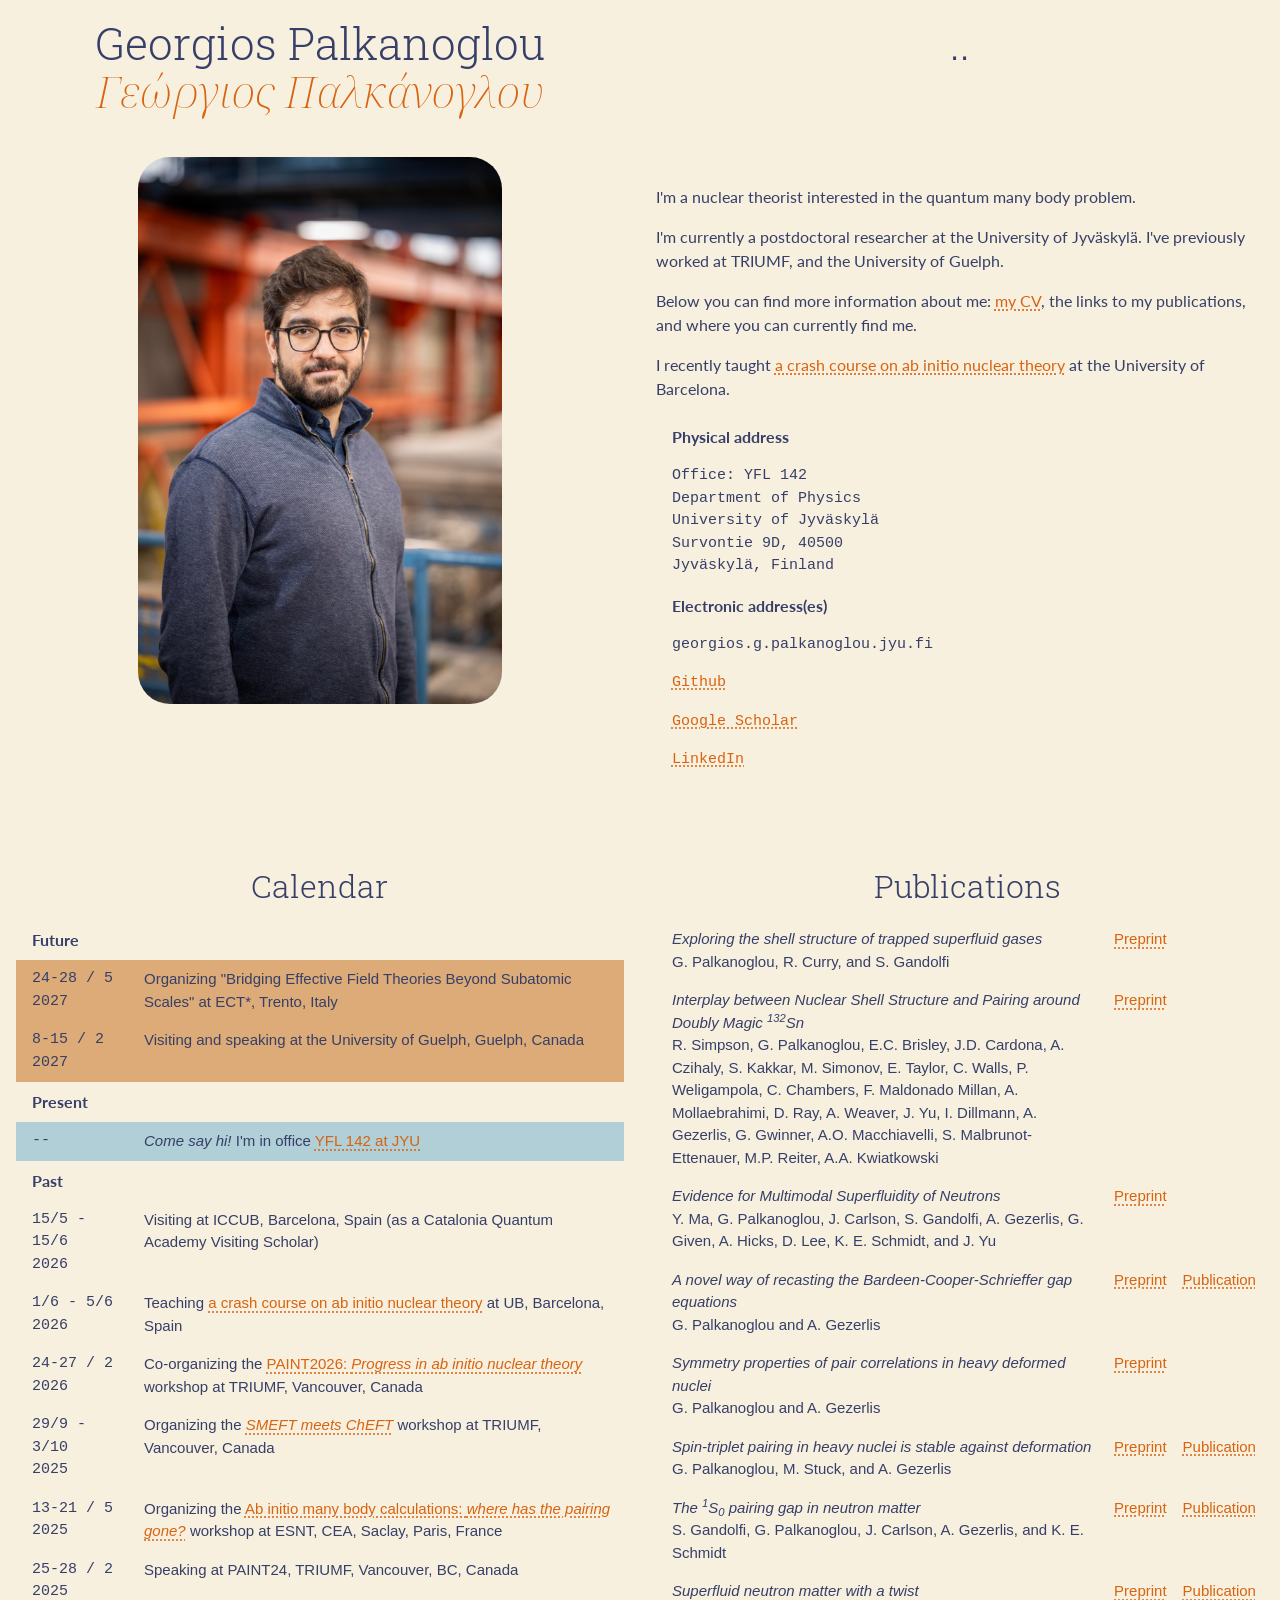
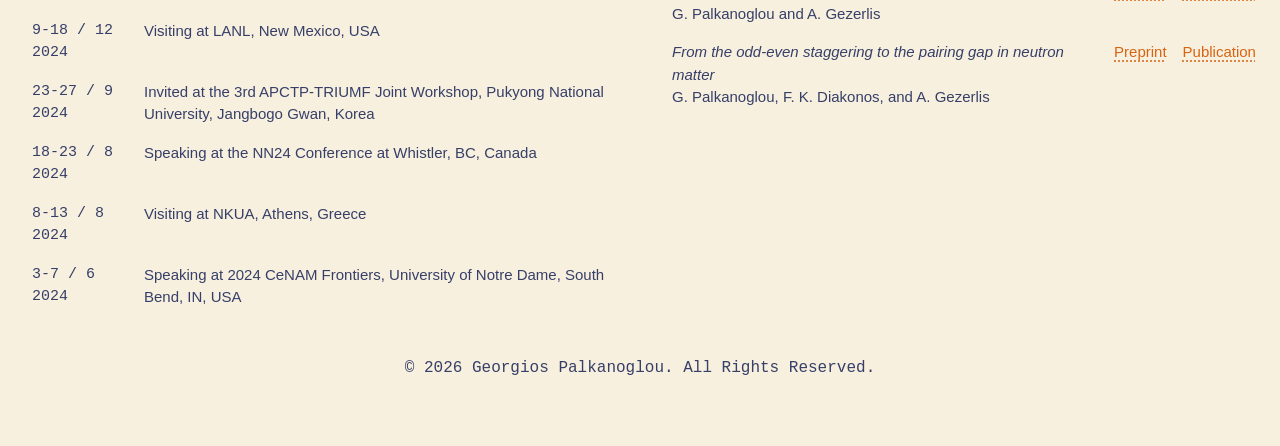
==== commit 6f1c1458: "minor corrections" ====
--- a/index.html
+++ b/index.html
@@ -76,10 +76,9 @@
             </tr>
             <th>Present</th>  
             <tr class="calen-present">
-                <td class="years"> 21-31 / 8 <br> 2026 &emsp;</td>
-                    <td><i>Come say hi!</i> I'm in office YFL 142 at JYU</td>
+                <td class="years"> -- </td>
+                    <td><i>Come say hi!</i> I'm in office <a class="mylink" href="https://navi.jyu.fi/" >YFL 142 at JYU</a></td>
                 <!--<td class="calen-entry"><i>On travel</i></td>-->
-		            <!-- <td><i>On Travel!</i></td> -->
             </tr>
 
             <th>Past</th>  
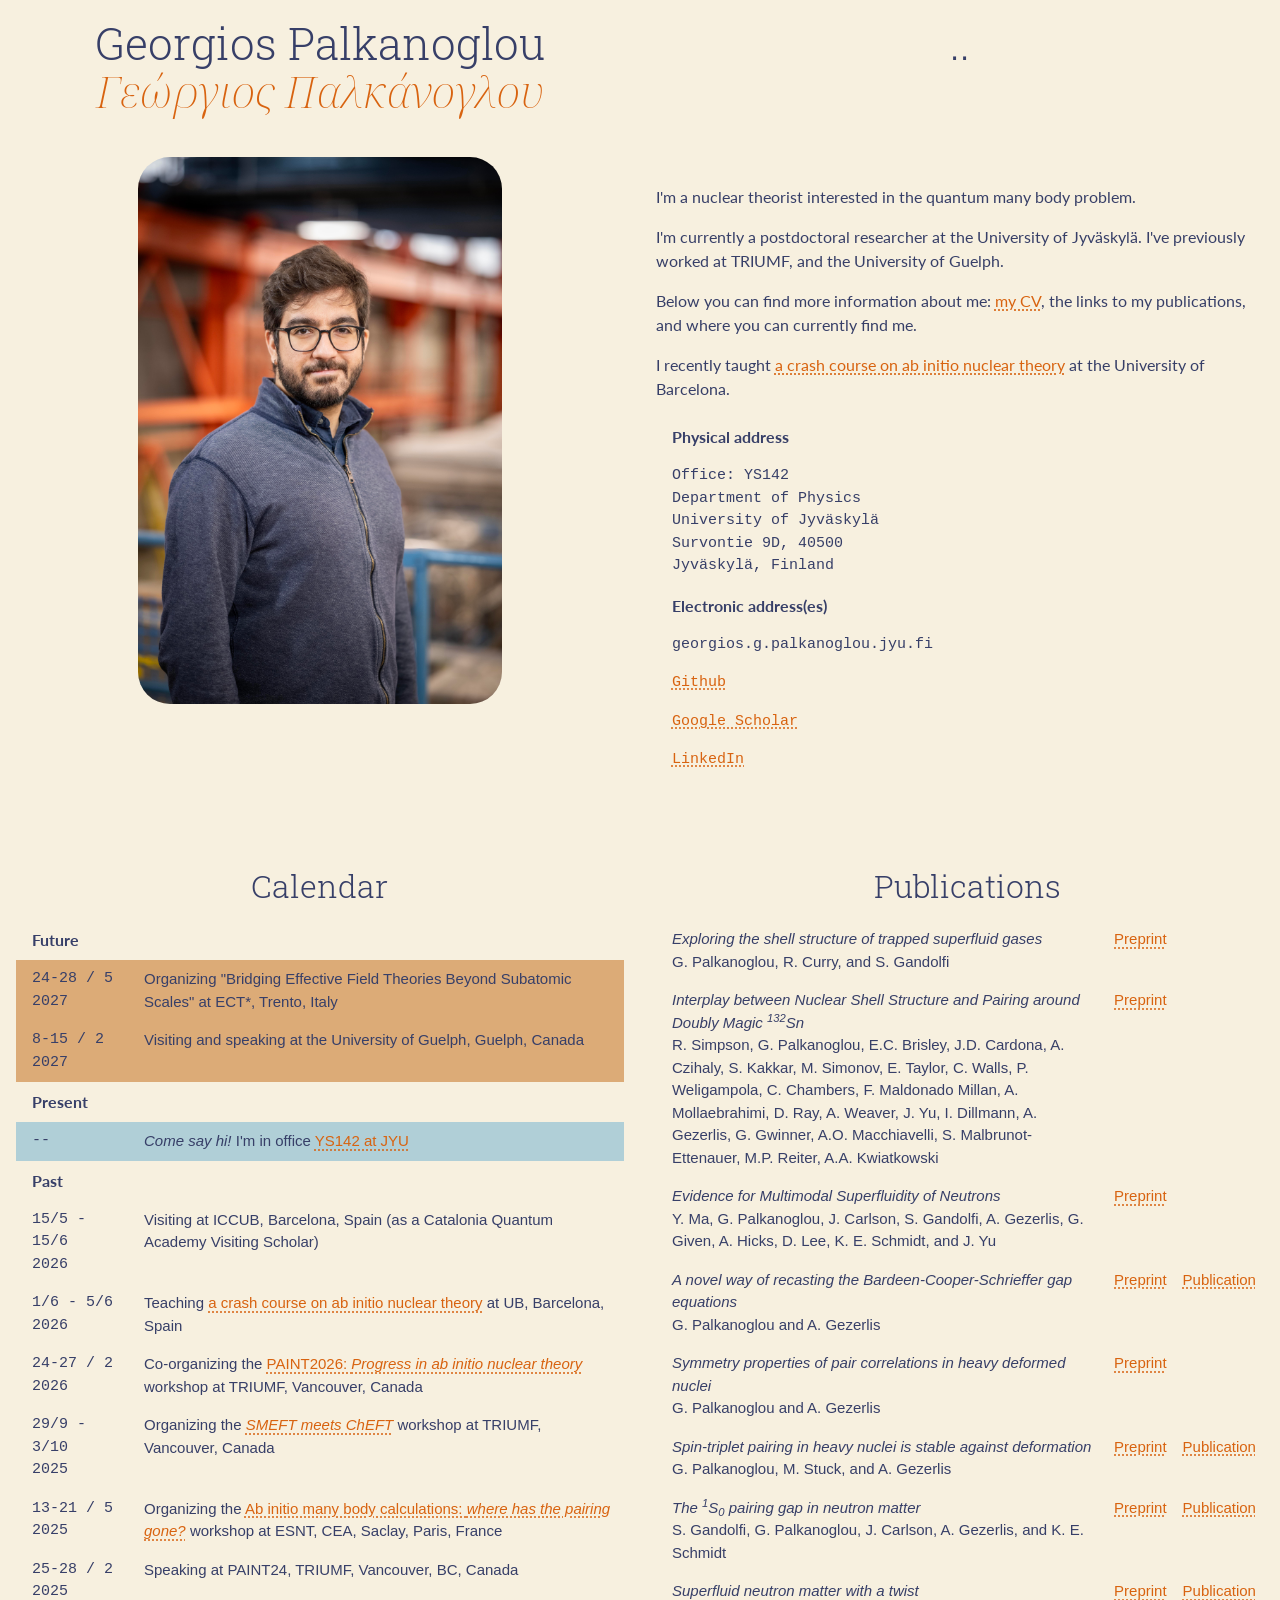
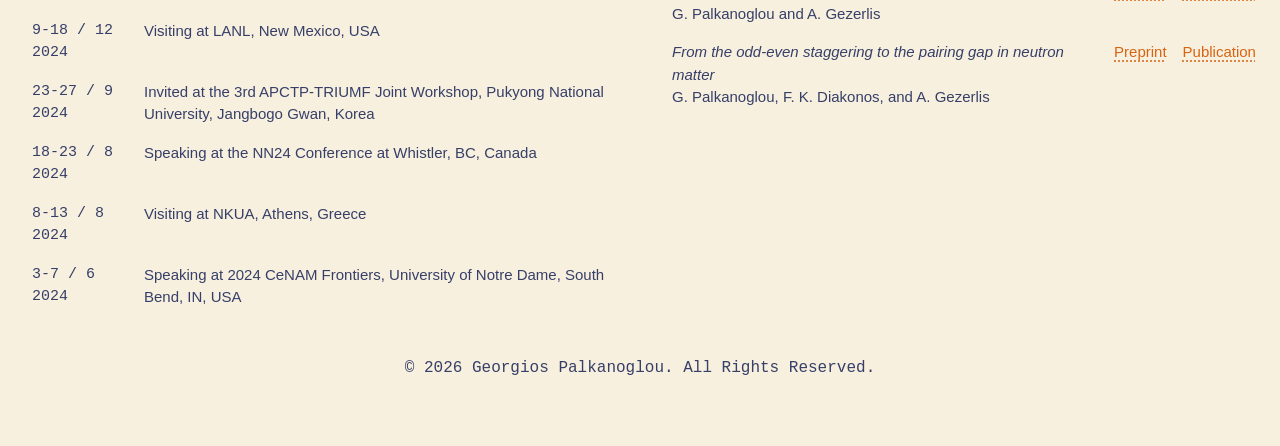
==== commit f040324e: "Update office location from YFL 142 to YS142" ====
--- a/index.html
+++ b/index.html
@@ -44,7 +44,7 @@
         <table class="w3-table">
         <tr> <th>Physical address</th>  </tr>
         <tr>	<td style="font-family: monospace;">
-            Office: YFL 142 <br>
+            Office: YS142 <br>
             Department of Physics <br>
             University of Jyv&auml;skyl&auml;<br>
 		Survontie 9D, 40500 <br>
@@ -77,7 +77,7 @@
             <th>Present</th>  
             <tr class="calen-present">
                 <td class="years"> -- </td>
-                    <td><i>Come say hi!</i> I'm in office <a class="mylink" href="https://navi.jyu.fi/" >YFL 142 at JYU</a></td>
+                    <td><i>Come say hi!</i> I'm in office <a class="mylink" href="https://navi.jyu.fi/space/m1807744" >YS142 at JYU</a></td>
                 <!--<td class="calen-entry"><i>On travel</i></td>-->
             </tr>
 
--- a/mystyle.css
+++ b/mystyle.css
@@ -25,6 +25,7 @@
     --font-garamond: "EB Garamond", "Times New Roman", serif;
     --font-mynerve: "Mynerve", "Times New Roman";
     --font-noto-serif-dis: "Noto Serif Display", "Times New Roman";
+    --font-farsi: "Gulzar";
     --font-mymono: monospace;
 
     --font-weight-body: 400;
@@ -130,6 +131,20 @@
     }
 }
 
+.fa-tran {
+    margin-top: 0;
+    padding-top: 0;
+    padding-bottom: 1ex;
+    line-height: 1.;
+    font-family: var(--font-farsi); 
+    font-style: normal;
+    font-weight: 200; 
+    font-size: 44px;
+    color: var(--color-link);
+    @media only screen and (max-width: 500px) {
+        line-height: 1;
+    }
+}
 
 .paper-title {
     margin-top: 0;
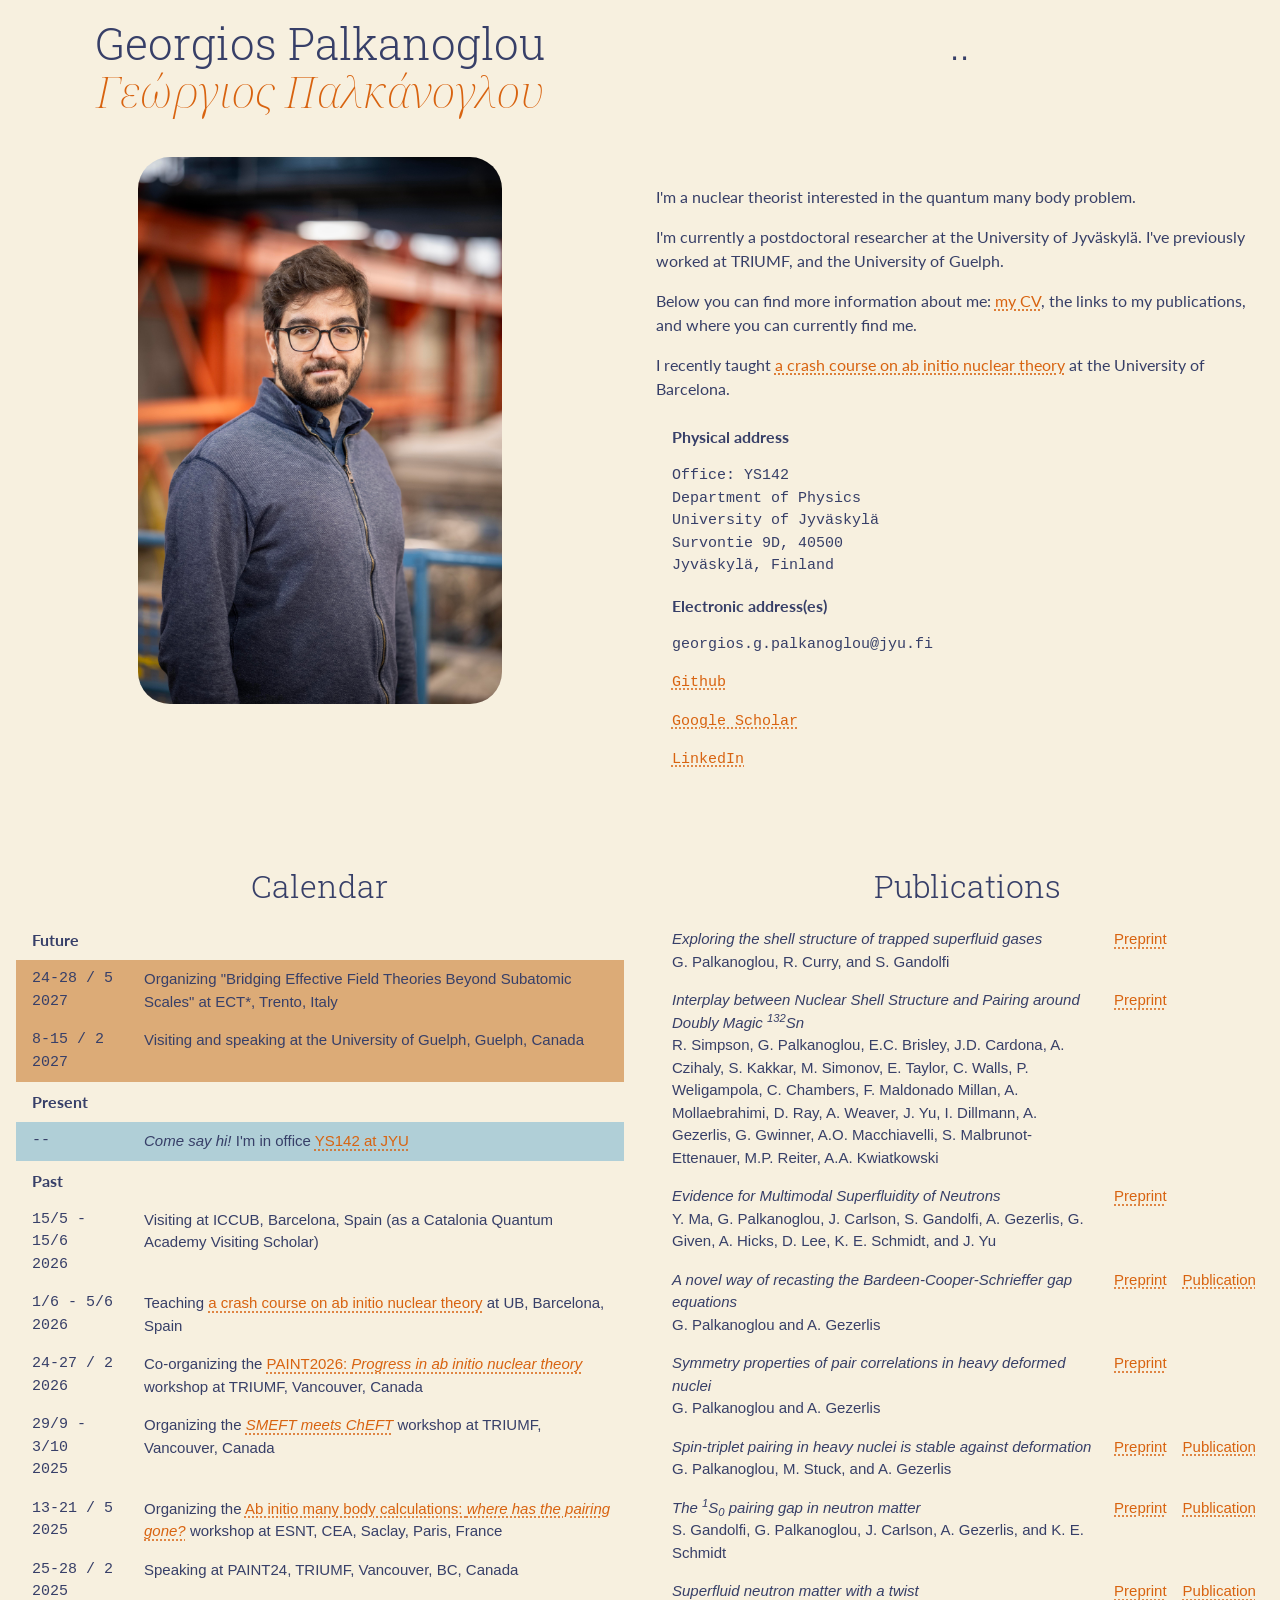
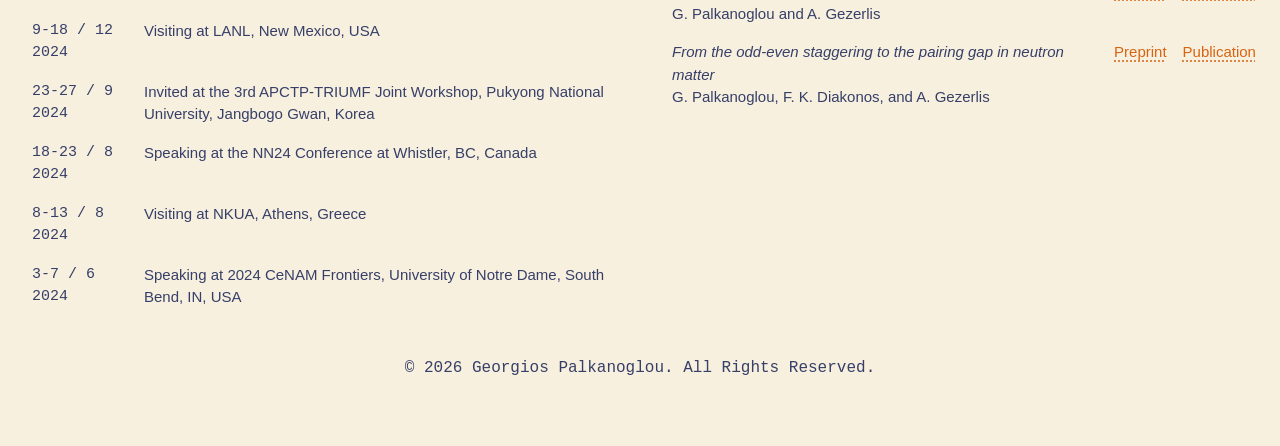
==== commit 68cc5d3c: "Update email address in index.html" ====
--- a/index.html
+++ b/index.html
@@ -50,7 +50,7 @@
 		Survontie 9D, 40500 <br>
         Jyv&auml;skyl&auml;, Finland</td> </tr>
 		<tr><th>Electronic address(es)</th> </tr>
-		<tr><td style="font-family: monospace;">georgios.g.palkanoglou.jyu.fi</td> </tr>
+		<tr><td style="font-family: monospace;">georgios.g.palkanoglou@jyu.fi</td> </tr>
 		<tr><td style="font-family: monospace;"><a class="mylink" href="https://github.com/gpalkano">Github</a></td> </tr>
 		<tr><td style="font-family: monospace;"><a class="mylink" href="https://scholar.google.com/citations?user=KHONU0kAAAAJ">Google Scholar</a></td> </tr>
 		<tr><td style="font-family: monospace;"><a class="mylink" href="https://www.linkedin.com/in/georgios-palkanoglou-7755011ab/">LinkedIn</a></td> </tr>
